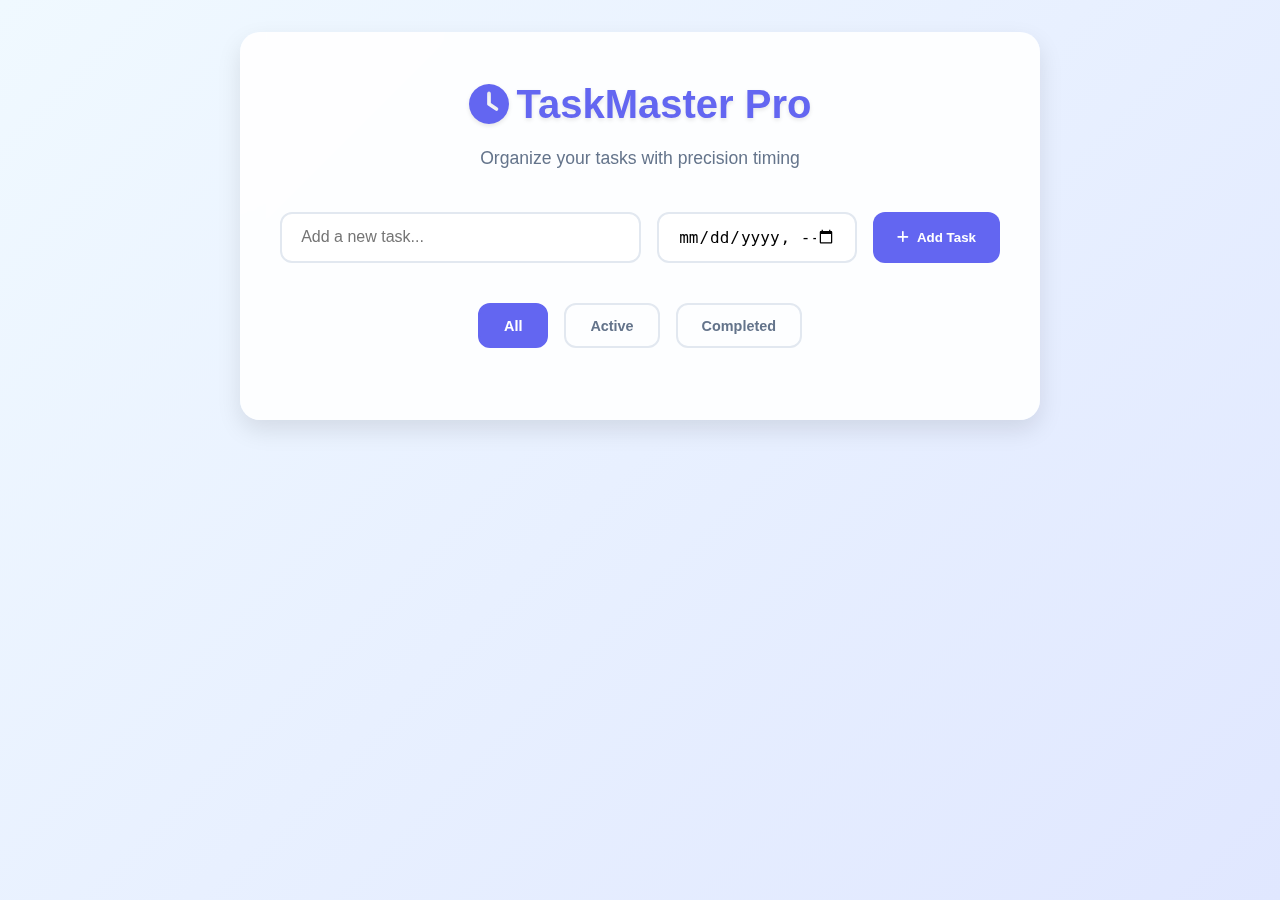
==== index.html @ 643bc974 "Update and rename todo.html to index.html" ====
<!DOCTYPE html>
<html lang="en">
<head>
    <meta charset="UTF-8">
    <meta name="viewport" content="width=device-width, initial-scale=1.0">
    <title>TaskMaster Pro</title>
    <link rel="stylesheet" href="styles.css">
    <link rel="stylesheet" href="https://cdnjs.cloudflare.com/ajax/libs/font-awesome/6.5.1/css/all.min.css">
</head>
<body>
    <div class="container">
        <h1><i class="fas fa-clock"></i> TaskMaster Pro</h1>
        <p class="subtitle">Organize your tasks with precision timing</p>
        
        <div class="add-todo">
            <input type="text" id="todoInput" placeholder="Add a new task...">
            <input type="datetime-local" id="dateTimeInput">
            <button id="addButton">
                <i class="fas fa-plus"></i> Add Task
            </button>
        </div>

        <div class="filters">
            <button class="filter-btn active" data-filter="all">All</button>
            <button class="filter-btn" data-filter="active">Active</button>
            <button class="filter-btn" data-filter="completed">Completed</button>
        </div>

        <ul id="todoList"></ul>
    </div>

    <script type="module" src="./js/main.js"></script>
</body>
</html>
---- styles.css ----
:root {
  --primary-color: #6366f1;
  --primary-hover: #4f46e5;
  --secondary-color: #10b981;
  --danger-color: #ef4444;
  --warning-color: #f59e0b;
  --background-start: #f0f9ff;
  --background-end: #e0e7ff;
  --card-background: rgba(255, 255, 255, 0.9);
  --text-color: #1e293b;
  --text-light: #64748b;
  --border-color: #e2e8f0;
}

* {
  margin: 0;
  padding: 0;
  box-sizing: border-box;
}

body {
  font-family: 'Segoe UI', Tahoma, Geneva, Verdana, sans-serif;
  background: linear-gradient(135deg, var(--background-start), var(--background-end));
  color: var(--text-color);
  line-height: 1.6;
  min-height: 100vh;
  padding: 2rem 1rem;
}

.container {
  max-width: 800px;
  margin: 0 auto;
  padding: 2.5rem;
  background: var(--card-background);
  border-radius: 20px;
  box-shadow: 0 10px 25px rgba(0, 0, 0, 0.1);
  backdrop-filter: blur(10px);
}

h1 {
  text-align: center;
  margin-bottom: 0.5rem;
  color: var(--primary-color);
  font-size: 2.5rem;
  font-weight: 700;
  text-shadow: 0 2px 4px rgba(0, 0, 0, 0.1);
  display: flex;
  align-items: center;
  justify-content: center;
  gap: 0.5rem;
}

.subtitle {
  text-align: center;
  color: var(--text-light);
  margin-bottom: 2.5rem;
  font-size: 1.1rem;
}

.add-todo {
  display: flex;
  gap: 1rem;
  margin-bottom: 2.5rem;
}

input[type="text"],
input[type="datetime-local"] {
  padding: 0.8rem 1.2rem;
  border: 2px solid var(--border-color);
  border-radius: 12px;
  font-size: 1rem;
  transition: all 0.3s ease;
  background: white;
}

input[type="text"]:focus,
input[type="datetime-local"]:focus {
  border-color: var(--primary-color);
  outline: none;
  box-shadow: 0 0 0 3px rgba(99, 102, 241, 0.2);
}

input[type="text"] {
  flex: 1;
}

input[type="datetime-local"] {
  width: 200px;
}

button {
  padding: 0.8rem 1.5rem;
  border: none;
  border-radius: 12px;
  background-color: var(--primary-color);
  color: white;
  cursor: pointer;
  transition: all 0.3s ease;
  font-weight: 600;
  display: flex;
  align-items: center;
  gap: 0.5rem;
}

button:hover {
  background-color: var(--primary-hover);
  transform: translateY(-1px);
  box-shadow: 0 4px 12px rgba(99, 102, 241, 0.2);
}

.filters {
  display: flex;
  gap: 1rem;
  margin-bottom: 2rem;
  justify-content: center;
}

.filter-btn {
  background-color: transparent;
  color: var(--text-light);
  border: 2px solid var(--border-color);
  font-size: 0.9rem;
}

.filter-btn:hover {
  background-color: var(--background-start);
  color: var(--primary-color);
  box-shadow: none;
}

.filter-btn.active {
  background-color: var(--primary-color);
  color: white;
  border-color: var(--primary-color);
}

#todoList {
  list-style: none;
  display: flex;
  flex-direction: column;
  gap: 1rem;
}

.todo-item {
  display: flex;
  align-items: center;
  padding: 1.2rem;
  background-color: white;
  border-radius: 12px;
  transition: all 0.3s ease;
  border: 1px solid var(--border-color);
}

.todo-item:hover {
  transform: translateX(5px);
  box-shadow: 0 4px 12px rgba(0, 0, 0, 0.05);
}

.todo-item.completed {
  opacity: 0.7;
  background-color: var(--background-start);
}

.todo-item.completed .todo-text {
  text-decoration: line-through;
  color: var(--text-light);
}

.todo-checkbox {
  margin-right: 1rem;
  width: 20px;
  height: 20px;
  border-radius: 6px;
  cursor: pointer;
  accent-color: var(--primary-color);
}

.todo-content {
  flex: 1;
  display: flex;
  align-items: center;
  justify-content: space-between;
  gap: 1rem;
}

.todo-text {
  font-size: 1.1rem;
  color: var(--text-color);
}

.timer {
  background-color: var(--primary-color);
  color: white;
  padding: 0.6rem 1.2rem;
  border-radius: 20px;
  font-size: 0.9rem;
  text-align: right;
  display: flex;
  flex-direction: column;
  gap: 0.2rem;
  min-width: 180px;
  box-shadow: 0 2px 8px rgba(99, 102, 241, 0.2);
}

.timer.warning {
  background-color: var(--warning-color);
}

.timer.danger {
  background-color: var(--danger-color);
}

.delete-btn {
  background-color: transparent;
  color: var(--danger-color);
  padding: 0.5rem;
  margin-left: 1rem;
  border-radius: 8px;
  font-size: 1.1rem;
}

.delete-btn:hover {
  background-color: var(--danger-color);
  color: white;
}

@media (max-width: 768px) {
  .add-todo {
      flex-direction: column;
  }

  input[type="datetime-local"] {
      width: 100%;
  }

  .todo-content {
      flex-direction: column;
      align-items: flex-start;
  }

  .timer {
      width: 100%;
      text-align: left;
  }
}
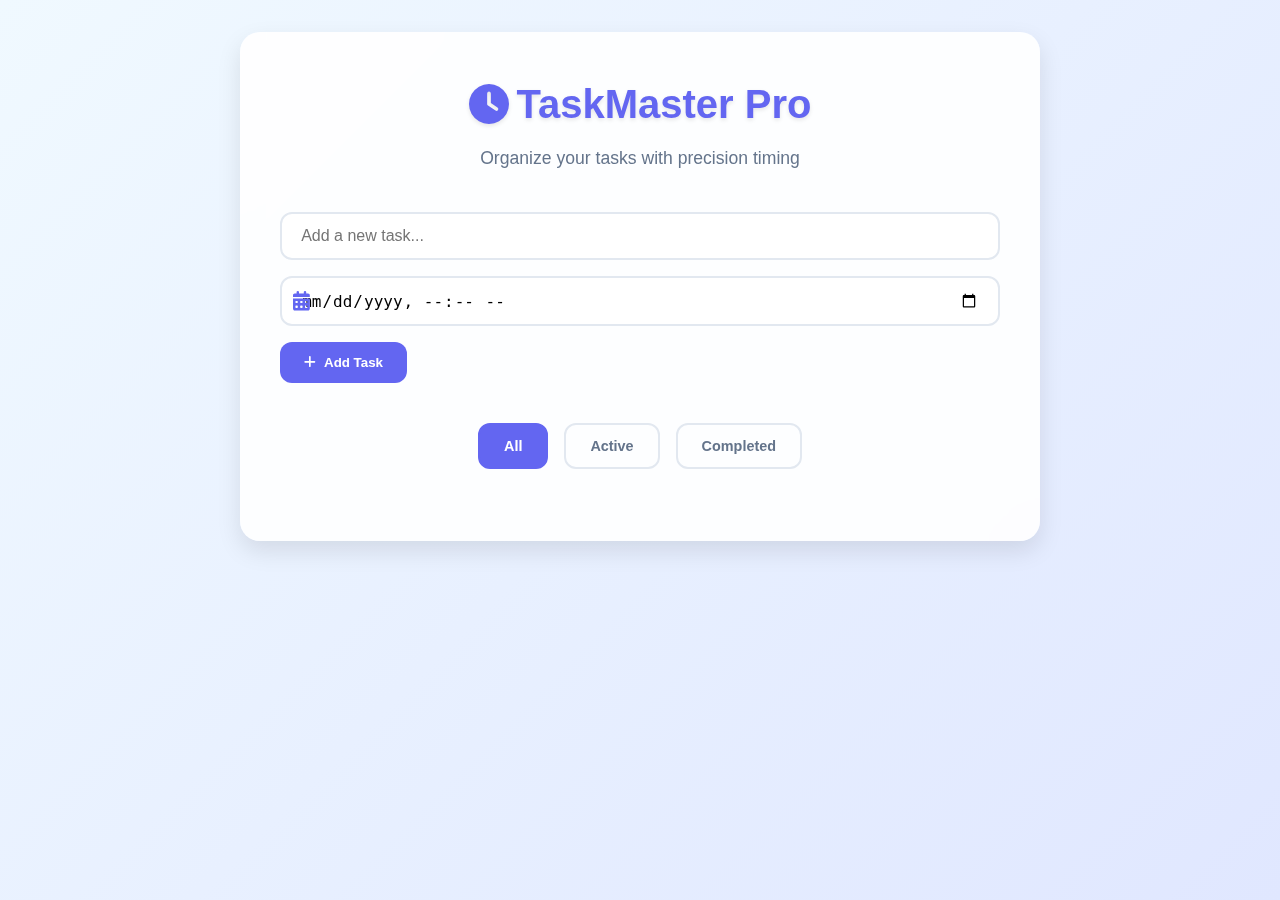
==== commit 297a9752: "Update index.html" ====
--- a/index.html
+++ b/index.html
@@ -14,7 +14,9 @@
         
         <div class="add-todo">
             <input type="text" id="todoInput" placeholder="Add a new task...">
-            <input type="datetime-local" id="dateTimeInput">
+            <div class="datetime-wrapper">
+                <input type="datetime-local" id="dateTimeInput">
+            </div>
             <button id="addButton">
                 <i class="fas fa-plus"></i> Add Task
             </button>
--- a/styles.css
+++ b/styles.css
@@ -61,31 +61,52 @@
   display: flex;
   gap: 1rem;
   margin-bottom: 2.5rem;
+  align-items: center;
+  flex-wrap: wrap; /* Prevent collision by wrapping items */
 }
 
-input[type="text"],
-input[type="datetime-local"] {
+.datetime-wrapper {
+  position: relative;
+  display: inline-block;
+  width: 100%;
+}
+
+.datetime-wrapper input[type="datetime-local"] {
+  width: 100%; /* Make it responsive */
+  padding-left: 2.5rem; /* Add padding for the calendar icon */
+  font-size: 1rem;
+  padding: 0.8rem 1.2rem;
+  border: 2px solid var(--border-color);
+  border-radius: 12px;
+  background: white;
+}
+
+.datetime-wrapper::before {
+  content: "\f073"; /* Font Awesome calendar icon */
+  font-family: "Font Awesome 5 Free";
+  font-weight: 900;
+  position: absolute;
+  top: 50%;
+  left: 0.8rem;
+  transform: translateY(-50%);
+  color: var(--primary-color);
+  font-size: 1.2rem;
+}
+
+input[type="text"] {
+  flex: 1;
   padding: 0.8rem 1.2rem;
   border: 2px solid var(--border-color);
   border-radius: 12px;
   font-size: 1rem;
-  transition: all 0.3s ease;
   background: white;
 }
 
 input[type="text"]:focus,
-input[type="datetime-local"]:focus {
+.datetime-wrapper input[type="datetime-local"]:focus {
   border-color: var(--primary-color);
   outline: none;
   box-shadow: 0 0 0 3px rgba(99, 102, 241, 0.2);
-}
-
-input[type="text"] {
-  flex: 1;
-}
-
-input[type="datetime-local"] {
-  width: 200px;
 }
 
 button {
@@ -141,105 +162,15 @@
   gap: 1rem;
 }
 
-.todo-item {
-  display: flex;
-  align-items: center;
-  padding: 1.2rem;
-  background-color: white;
-  border-radius: 12px;
-  transition: all 0.3s ease;
-  border: 1px solid var(--border-color);
-}
+/* Other styles remain unchanged */
 
-.todo-item:hover {
-  transform: translateX(5px);
-  box-shadow: 0 4px 12px rgba(0, 0, 0, 0.05);
-}
-
-.todo-item.completed {
-  opacity: 0.7;
-  background-color: var(--background-start);
-}
-
-.todo-item.completed .todo-text {
-  text-decoration: line-through;
-  color: var(--text-light);
-}
-
-.todo-checkbox {
-  margin-right: 1rem;
-  width: 20px;
-  height: 20px;
-  border-radius: 6px;
-  cursor: pointer;
-  accent-color: var(--primary-color);
-}
-
-.todo-content {
-  flex: 1;
-  display: flex;
-  align-items: center;
-  justify-content: space-between;
-  gap: 1rem;
-}
-
-.todo-text {
-  font-size: 1.1rem;
-  color: var(--text-color);
-}
-
-.timer {
-  background-color: var(--primary-color);
-  color: white;
-  padding: 0.6rem 1.2rem;
-  border-radius: 20px;
-  font-size: 0.9rem;
-  text-align: right;
-  display: flex;
-  flex-direction: column;
-  gap: 0.2rem;
-  min-width: 180px;
-  box-shadow: 0 2px 8px rgba(99, 102, 241, 0.2);
-}
-
-.timer.warning {
-  background-color: var(--warning-color);
-}
-
-.timer.danger {
-  background-color: var(--danger-color);
-}
-
-.delete-btn {
-  background-color: transparent;
-  color: var(--danger-color);
-  padding: 0.5rem;
-  margin-left: 1rem;
-  border-radius: 8px;
-  font-size: 1.1rem;
-}
-
-.delete-btn:hover {
-  background-color: var(--danger-color);
-  color: white;
-}
-
+/* Media Queries */
 @media (max-width: 768px) {
   .add-todo {
-      flex-direction: column;
+    flex-direction: column;
   }
 
-  input[type="datetime-local"] {
-      width: 100%;
+  .datetime-wrapper input[type="datetime-local"] {
+    width: 100%;
   }
-
-  .todo-content {
-      flex-direction: column;
-      align-items: flex-start;
-  }
-
-  .timer {
-      width: 100%;
-      text-align: left;
-  }
-}+}
